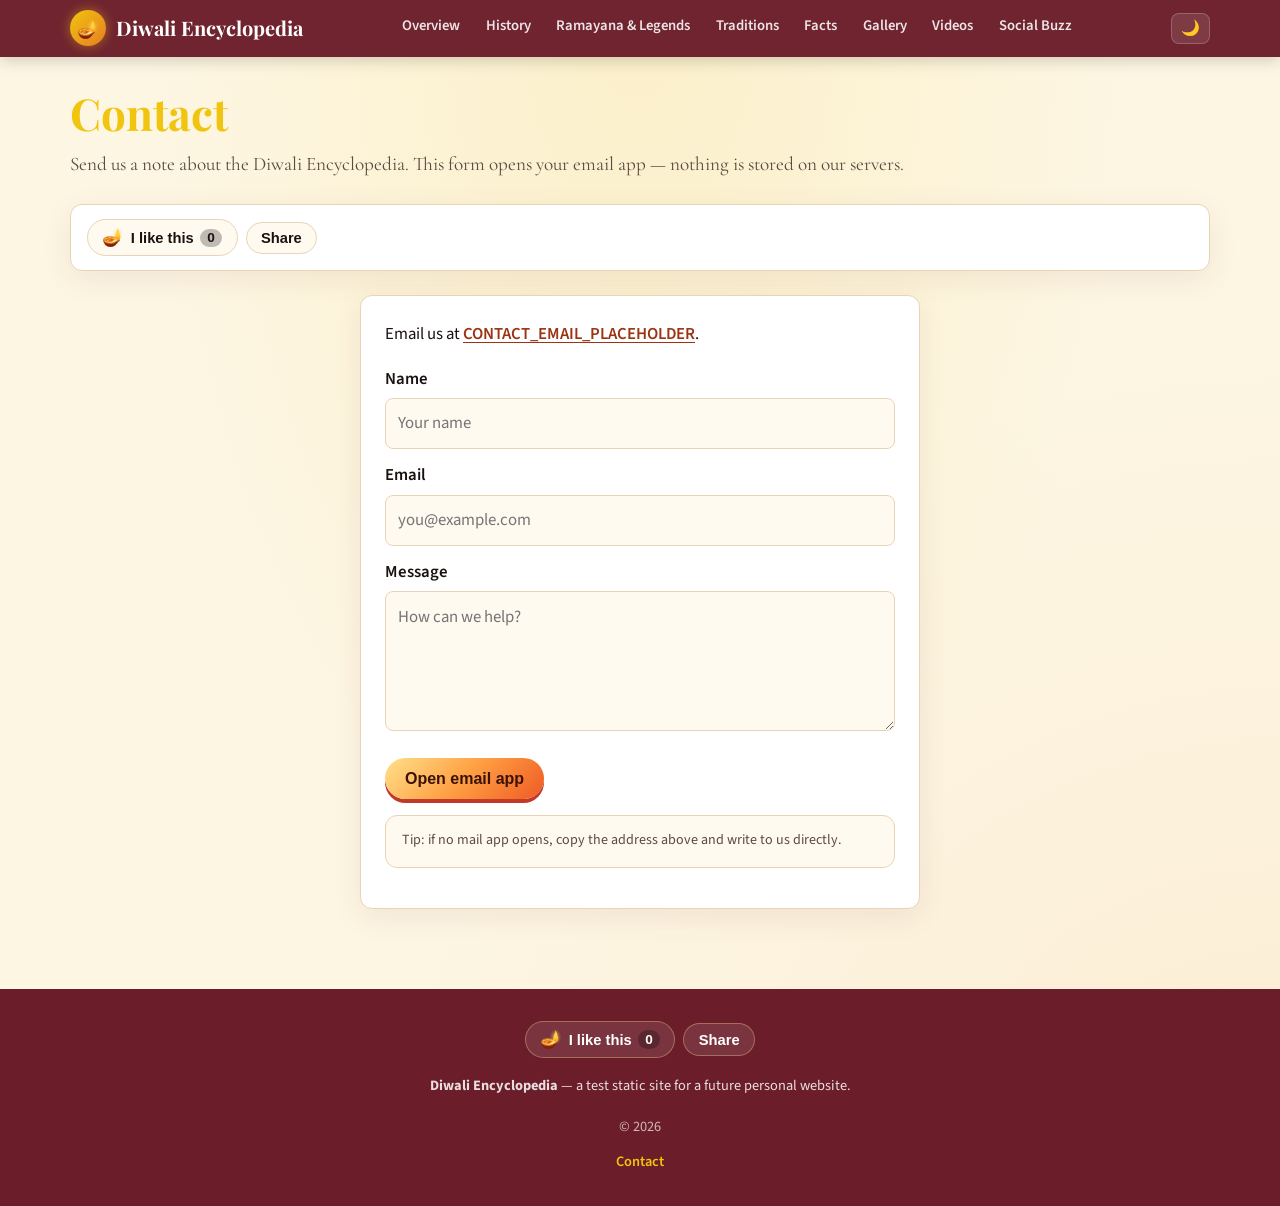
==== contact.html @ 619e1faa "Add visitor counter, like/share buttons, footer-only contact page; replace favicon with clay diya" ====
<!DOCTYPE html>
<html lang="en">
<head>
<meta charset="utf-8">
<meta name="viewport" content="width=device-width, initial-scale=1">
<title>Contact · Diwali Encyclopedia</title>
<meta name="description" content="Contact the Diwali Encyclopedia team by email.">
<link rel="preconnect" href="https://fonts.googleapis.com">
<link rel="preconnect" href="https://fonts.gstatic.com" crossorigin>
<link href="https://fonts.googleapis.com/css2?family=Cormorant+Garamond:ital,wght@0,500;0,600;1,500&family=Playfair+Display:wght@600;700&family=Source+Sans+3:wght@400;600;700&display=swap" rel="stylesheet">
<link rel="stylesheet" href="css/styles.css">
<link rel="icon" href="favicon.svg" type="image/svg+xml">
<link rel="icon" href="favicon.ico" sizes="any">
<link rel="icon" type="image/png" sizes="32x32" href="favicon-32.png">
<link rel="icon" type="image/png" sizes="16x16" href="favicon-16.png">
<link rel="apple-touch-icon" sizes="180x180" href="apple-touch-icon.png">
<link rel="manifest" href="site.webmanifest">
<meta name="theme-color" content="#6b1d2a">
</head>
<body data-page="contact">
<a class="skip-link" href="#main">Skip to content</a>

<header class="site-header">
  <div class="nav-inner">
    <a class="brand" href="index.html"><span class="brand-icon" aria-hidden="true">🪔</span> Diwali Encyclopedia</a>
    <button class="nav-toggle" type="button" aria-expanded="false" aria-controls="primary-nav">Menu</button>
    <ul class="nav-links" id="primary-nav">
      <li><a href="overview.html">Overview</a></li><li><a href="history.html">History</a></li><li><a href="ramayana.html">Ramayana & Legends</a></li><li><a href="traditions.html">Traditions</a></li><li><a href="facts.html">Facts</a></li><li><a href="gallery.html">Gallery</a></li><li><a href="videos.html">Videos</a></li><li><a href="social.html">Social Buzz</a></li>
    </ul>
    <div class="nav-actions">
      <button type="button" class="icon-btn" id="theme-toggle" aria-label="Toggle color theme">🌙</button>
    </div>
  </div>
</header>

<main id="main" class="page">
  <h1>Contact</h1>
  <p class="lead">Send us a note about the Diwali Encyclopedia. This form opens your email app — nothing is stored on our servers.</p>

  <div class="page-engage" aria-label="Page engagement">
    <div class="visitor-stat" data-visitor-wrap hidden>
      Visitors: <span data-visitor-count>—</span>
      <span class="visitor-page" data-visitor-page-wrap hidden>(this page: <span data-visitor-page-count>—</span>)</span>
    </div>
    <div class="engage-actions">
      <button type="button" class="like-btn" data-like-btn aria-pressed="false" aria-label="Like this page">
        <span class="like-icon" aria-hidden="true">🪔</span>
        <span class="like-label">I like this</span>
        <span class="like-count" data-like-count>0</span>
      </button>
      <button type="button" class="share-btn" data-share-btn>Share</button>
    </div>
  </div>

  <div class="contact-card">
    <p>Email us at <a class="contact-email-link" id="contact-email-display" href="#">CONTACT_EMAIL_PLACEHOLDER</a>.</p>
    <form id="contact-form" novalidate>
      <label for="cname">Name</label>
      <input id="cname" name="name" type="text" autocomplete="name" required maxlength="120" placeholder="Your name">
      <label for="cemail">Email</label>
      <input id="cemail" name="email" type="email" autocomplete="email" required maxlength="160" placeholder="you@example.com">
      <label for="cmsg">Message</label>
      <textarea id="cmsg" name="message" required maxlength="4000" placeholder="How can we help?"></textarea>
      <div class="actions">
        <button class="contact-submit" type="submit">Open email app</button>
      </div>
    </form>
    <p class="social-note" style="margin-top:1rem">Tip: if no mail app opens, copy the address above and write to us directly.</p>
  </div>
</main>

<footer class="site-footer">
  <div class="footer-engage">
    <div class="visitor-stat" data-visitor-wrap hidden>
      Visitors: <span data-visitor-count>—</span>
      <span class="visitor-page" data-visitor-page-wrap hidden>(this page: <span data-visitor-page-count>—</span>)</span>
    </div>
    <div class="engage-actions">
      <button type="button" class="like-btn" data-like-btn aria-pressed="false" aria-label="Like this page">
        <span class="like-icon" aria-hidden="true">🪔</span>
        <span class="like-label">I like this</span>
        <span class="like-count" data-like-count>0</span>
      </button>
      <button type="button" class="share-btn" data-share-btn>Share</button>
    </div>
  </div>
  <p><strong>Diwali Encyclopedia</strong> — a test static site for a future personal website.</p>
  <p class="note">© <span id="year"></span></p>
  <p class="footer-links"><a href="contact.html">Contact</a></p>
</footer>
<script src="js/config.js"></script>
<script src="js/engagement.js"></script>
<script src="js/main.js"></script>
<script>
(function () {
  var cfg = window.DIWALI_CONFIG || {};
  var email = cfg.CONTACT_EMAIL_PLACEHOLDER || 'CONTACT_EMAIL_PLACEHOLDER';
  var link = document.getElementById('contact-email-display');
  if (link) {
    link.textContent = email;
    link.href = 'mailto:' + email;
  }
  var form = document.getElementById('contact-form');
  if (!form) return;
  form.addEventListener('submit', function (e) {
    e.preventDefault();
    var name = document.getElementById('cname').value.trim();
    var from = document.getElementById('cemail').value.trim();
    var msg = document.getElementById('cmsg').value.trim();
    if (!name || !from || !msg) {
      alert('Please fill in name, email, and message.');
      return;
    }
    var subject = encodeURIComponent('Diwali Encyclopedia contact from ' + name);
    var body = encodeURIComponent('Name: ' + name + '\nEmail: ' + from + '\n\n' + msg);
    location.href = 'mailto:' + email + '?subject=' + subject + '&body=' + body;
  });
})();
</script>
</body>
</html>
---- css/styles.css ----
/* Diwali Festival Encyclopedia — warm festive palette */
:root {
  --saffron: #e67e22;
  --gold: #f1c40f;
  --deep-maroon: #6b1d2a;
  --maroon: #8b2332;
  --cream: #fdf6e3;
  --ivory: #fffaf0;
  --ink: #1a1210;
  --muted: #5c4a42;
  --border: #e8d5b7;
  --card: #ffffff;
  --nav-bg: rgba(107, 29, 42, 0.97);
  --link: #9a3412;
  --link-hover: #c2410c;
  --shadow: 0 8px 30px rgba(107, 29, 42, 0.08);
  --radius: 12px;
  --font-sans: "Source Sans 3", "Segoe UI", system-ui, sans-serif;
  --font-serif: "Cormorant Garamond", Georgia, serif;
  --font-display: "Playfair Display", Georgia, serif;
  --max: 1180px;
  --toc-w: 240px;
}

@media (prefers-color-scheme: dark) {
  :root:not([data-theme="light"]) {
    --cream: #1a1412;
    --ivory: #221a17;
    --ink: #f5ebe0;
    --muted: #c4b5a5;
    --border: #3d2e28;
    --card: #2a201c;
    --link: #fb923c;
    --link-hover: #fdba74;
    --shadow: 0 8px 30px rgba(0,0,0,0.35);
    --nav-bg: rgba(40, 18, 22, 0.98);
  }
}
[data-theme="dark"] {
  --cream: #1a1412;
  --ivory: #221a17;
  --ink: #f5ebe0;
  --muted: #c4b5a5;
  --border: #3d2e28;
  --card: #2a201c;
  --link: #fb923c;
  --link-hover: #fdba74;
  --shadow: 0 8px 30px rgba(0,0,0,0.35);
  --nav-bg: rgba(40, 18, 22, 0.98);
}
[data-theme="light"] {
  --cream: #fdf6e3;
  --ivory: #fffaf0;
  --ink: #1a1210;
  --muted: #5c4a42;
  --border: #e8d5b7;
  --card: #ffffff;
  --link: #9a3412;
  --link-hover: #c2410c;
  --shadow: 0 8px 30px rgba(107, 29, 42, 0.08);
  --nav-bg: rgba(107, 29, 42, 0.97);
}

*, *::before, *::after { box-sizing: border-box; }
html { scroll-behavior: smooth; }
body {
  margin: 0;
  font-family: var(--font-sans);
  font-size: 1.05rem;
  line-height: 1.7;
  color: var(--ink);
  background: var(--cream);
  background-image:
    radial-gradient(ellipse at top, rgba(241,196,15,0.12), transparent 55%),
    radial-gradient(ellipse at bottom right, rgba(230,126,34,0.08), transparent 50%);
  min-height: 100vh;
}
img { max-width: 100%; height: auto; display: block; }
a { color: var(--link); text-decoration-thickness: 1px; text-underline-offset: 3px; }
a:hover { color: var(--link-hover); }
h1, h2, h3, h4 {
  font-family: var(--font-display);
  font-weight: 700;
  line-height: 1.25;
  color: var(--deep-maroon);
}
[data-theme="dark"] h1, [data-theme="dark"] h2, [data-theme="dark"] h3,
:root:not([data-theme="light"]) h1, :root:not([data-theme="light"]) h2 {
  color: var(--gold);
}
@media (prefers-color-scheme: dark) {
  :root:not([data-theme="light"]) h1,
  :root:not([data-theme="light"]) h2,
  :root:not([data-theme="light"]) h3 { color: var(--gold); }
}
h1 { font-size: clamp(2rem, 4vw, 2.75rem); margin: 0 0 0.5rem; }
h2 { font-size: clamp(1.45rem, 2.5vw, 1.85rem); margin: 2.2rem 0 0.85rem; padding-bottom: 0.35rem; border-bottom: 2px solid var(--border); }
h3 { font-size: 1.25rem; margin: 1.5rem 0 0.5rem; color: var(--maroon); }
p { margin: 0 0 1rem; }
ul, ol { margin: 0 0 1rem; padding-left: 1.35rem; }
li { margin-bottom: 0.35rem; }
blockquote {
  margin: 1.25rem 0;
  padding: 0.85rem 1.25rem;
  border-left: 4px solid var(--saffron);
  background: var(--ivory);
  border-radius: 0 var(--radius) var(--radius) 0;
  font-family: var(--font-serif);
  font-size: 1.15rem;
  color: var(--muted);
}

/* Skip link */
.skip-link {
  position: absolute; left: -9999px; top: 0; z-index: 1000;
  background: var(--gold); color: var(--ink); padding: 0.5rem 1rem;
}
.skip-link:focus { left: 1rem; top: 1rem; }

/* Nav */
.site-header {
  position: sticky; top: 0; z-index: 100;
  background: var(--nav-bg);
  backdrop-filter: blur(10px);
  box-shadow: 0 2px 16px rgba(0,0,0,0.2);
}
.nav-inner {
  max-width: var(--max);
  margin: 0 auto;
  display: flex; align-items: center; justify-content: space-between;
  gap: 1rem; padding: 0.65rem 1.25rem; flex-wrap: wrap;
}
.brand {
  display: flex; align-items: center; gap: 0.6rem;
  color: #fff; text-decoration: none; font-family: var(--font-display);
  font-size: 1.25rem; font-weight: 700;
}
.brand:hover { color: var(--gold); }
.brand-icon {
  width: 36px; height: 36px; border-radius: 50%;
  background: linear-gradient(135deg, var(--gold), var(--saffron));
  display: grid; place-items: center; font-size: 1.1rem;
  box-shadow: 0 0 12px rgba(241,196,15,0.45);
}
.nav-links {
  display: flex; flex-wrap: wrap; gap: 0.15rem 0.2rem;
  list-style: none; margin: 0; padding: 0; align-items: center;
}
.nav-links a {
  color: rgba(255,255,255,0.88); text-decoration: none;
  padding: 0.4rem 0.7rem; border-radius: 999px; font-size: 0.92rem; font-weight: 600;
}
.nav-links a:hover, .nav-links a[aria-current="page"] {
  background: rgba(241,196,15,0.2); color: #fff;
}
.nav-actions { display: flex; gap: 0.4rem; align-items: center; }
.icon-btn {
  background: rgba(255,255,255,0.1); border: 1px solid rgba(255,255,255,0.2);
  color: #fff; border-radius: 8px; padding: 0.35rem 0.55rem; cursor: pointer;
  font-size: 0.95rem;
}
.icon-btn:hover { background: rgba(241,196,15,0.25); }
.nav-toggle {
  display: none; background: transparent; border: 1px solid rgba(255,255,255,0.35);
  color: #fff; padding: 0.4rem 0.65rem; border-radius: 8px; cursor: pointer;
}
@media (max-width: 860px) {
  .nav-toggle { display: block; }
  .nav-links {
    display: none; width: 100%; flex-direction: column; align-items: stretch;
    padding-bottom: 0.75rem;
  }
  .nav-links.open { display: flex; }
  .nav-links a { padding: 0.65rem 0.85rem; }
}

/* Hero */
.hero {
  background:
    linear-gradient(135deg, rgba(107,29,42,0.92), rgba(154,52,18,0.85)),
    url("../images/diya-rangoli-thumb.jpg") center/cover;
  color: #fff; padding: 3.5rem 1.25rem 3rem; text-align: center;
  position: relative; overflow: hidden;
}
.hero::after {
  content: ""; position: absolute; inset: 0;
  background: radial-gradient(circle at 30% 20%, rgba(241,196,15,0.25), transparent 45%);
  pointer-events: none;
}
.hero-inner { position: relative; z-index: 1; max-width: 1100px; margin: 0 auto; padding: 0 0.5rem; }
.hero h1 { color: #fff; text-shadow: 0 2px 20px rgba(0,0,0,0.35); }
.hero .lede {
  font-size: clamp(0.95rem, 1.35vw, 1.25rem);
  opacity: 0.95; margin: 0.75rem auto 1.25rem; font-family: var(--font-serif);
  white-space: nowrap; max-width: none; letter-spacing: 0.01em;
}
@media (max-width: 900px) {
  .hero .lede {
    white-space: normal;
    font-size: 1.05rem;
    max-width: 36rem;
  }
}
.hero-badges { display: flex; flex-wrap: wrap; gap: 0.5rem; justify-content: center; }
.badge {
  background: rgba(255,255,255,0.15); border: 1px solid rgba(255,255,255,0.3);
  padding: 0.3rem 0.75rem; border-radius: 999px; font-size: 0.85rem; font-weight: 600;
}

/* Layout */
.page { max-width: var(--max); margin: 0 auto; padding: 1.75rem 1.25rem 3rem; }
.layout-with-toc {
  display: grid; grid-template-columns: var(--toc-w) 1fr; gap: 2rem; align-items: start;
}
@media (max-width: 920px) {
  .layout-with-toc { grid-template-columns: 1fr; }
  .toc { position: static !important; }
}
.toc {
  position: sticky; top: 5rem;
  background: var(--card); border: 1px solid var(--border); border-radius: var(--radius);
  padding: 1rem 1.1rem; box-shadow: var(--shadow); font-size: 0.92rem;
}
.toc h2 { font-size: 0.95rem; margin: 0 0 0.6rem; border: none; text-transform: uppercase; letter-spacing: 0.06em; color: var(--muted); font-family: var(--font-sans); }
.toc ul { list-style: none; padding: 0; margin: 0; }
.toc li { margin: 0; }
.toc a { display: block; padding: 0.3rem 0.4rem; border-radius: 6px; text-decoration: none; color: var(--muted); }
.toc a:hover, .toc a.active { background: rgba(230,126,34,0.12); color: var(--link); }

.content { min-width: 0; }
.lead { font-size: 1.2rem; color: var(--muted); font-family: var(--font-serif); }

/* Infobox */
.overview-grid {
  display: grid; grid-template-columns: 1fr 300px; gap: 1.75rem; align-items: start; margin: 1.5rem 0;
}
@media (max-width: 800px) { .overview-grid { grid-template-columns: 1fr; } }
.infobox {
  background: var(--card); border: 1px solid var(--border); border-radius: var(--radius);
  box-shadow: var(--shadow); overflow: hidden; font-size: 0.92rem;
}
.infobox-title {
  background: linear-gradient(135deg, var(--deep-maroon), var(--saffron));
  color: #fff; text-align: center; padding: 0.85rem; font-family: var(--font-display);
  font-size: 1.25rem; margin: 0;
}
.infobox figure { margin: 0; }
.infobox img { width: 100%; aspect-ratio: 4/3; object-fit: cover; }
.infobox figcaption { padding: 0.5rem 0.75rem; font-size: 0.8rem; color: var(--muted); text-align: center; }
.infobox table { width: 100%; border-collapse: collapse; }
.infobox th, .infobox td { padding: 0.45rem 0.75rem; border-top: 1px solid var(--border); vertical-align: top; text-align: left; }
.infobox th { width: 38%; color: var(--muted); font-weight: 600; background: var(--ivory); }

/* Cards / days */
.day-grid {
  display: grid; grid-template-columns: repeat(auto-fit, minmax(200px, 1fr)); gap: 1rem; margin: 1.25rem 0;
}
.day-card {
  background: var(--card); border: 1px solid var(--border); border-radius: var(--radius);
  padding: 1.1rem; box-shadow: var(--shadow); border-top: 4px solid var(--saffron);
}
.day-card .day-num { font-size: 0.75rem; font-weight: 700; letter-spacing: 0.08em; text-transform: uppercase; color: var(--saffron); }
.day-card h3 { margin: 0.25rem 0 0.5rem; border: none; font-size: 1.1rem; }
.day-card p { margin: 0; font-size: 0.95rem; color: var(--muted); }

/* Timeline */
.timeline { position: relative; margin: 1.5rem 0 2rem; padding-left: 1.5rem; }
.timeline::before {
  content: ""; position: absolute; left: 0.35rem; top: 0.3rem; bottom: 0.3rem;
  width: 3px; background: linear-gradient(var(--gold), var(--saffron), var(--deep-maroon));
  border-radius: 2px;
}
.timeline-item { position: relative; margin-bottom: 1.5rem; padding-left: 1rem; }
.timeline-item::before {
  content: ""; position: absolute; left: -1.28rem; top: 0.45rem;
  width: 12px; height: 12px; border-radius: 50%;
  background: var(--gold); border: 2px solid var(--deep-maroon); box-shadow: 0 0 0 3px var(--cream);
}
.timeline-item h3 { margin-top: 0; }
.era-tag {
  display: inline-block; font-size: 0.75rem; font-weight: 700; text-transform: uppercase;
  letter-spacing: 0.05em; background: rgba(230,126,34,0.15); color: var(--saffron);
  padding: 0.15rem 0.5rem; border-radius: 999px; margin-bottom: 0.35rem;
}

/* Gallery */
.gallery-grid {
  display: grid; grid-template-columns: repeat(auto-fill, minmax(240px, 1fr)); gap: 1.1rem;
}
.gallery-item {
  background: var(--card); border: 1px solid var(--border); border-radius: var(--radius);
  overflow: hidden; box-shadow: var(--shadow); cursor: pointer;
  transition: transform 0.2s ease, box-shadow 0.2s ease;
}
.gallery-item:hover { transform: translateY(-3px); box-shadow: 0 12px 32px rgba(107,29,42,0.15); }
.gallery-item img { width: 100%; aspect-ratio: 4/3; object-fit: cover; }
.gallery-item .cap { padding: 0.75rem 0.9rem; font-size: 0.85rem; }
.gallery-item .cap strong { display: block; margin-bottom: 0.25rem; color: var(--ink); }
.gallery-item .cap .attr { color: var(--muted); font-size: 0.78rem; }

/* Lightbox */
.lightbox {
  display: none; position: fixed; inset: 0; z-index: 1000;
  background: rgba(10,6,5,0.92); align-items: center; justify-content: center; padding: 1rem;
}
.lightbox.open { display: flex; }
.lightbox-inner { max-width: min(960px, 100%); max-height: 90vh; text-align: center; }
.lightbox-inner img { max-height: 75vh; margin: 0 auto; border-radius: 8px; }
.lightbox-caption { color: #f5ebe0; margin-top: 0.75rem; font-size: 0.95rem; }
.lightbox-close {
  position: absolute; top: 1rem; right: 1rem; background: rgba(255,255,255,0.15);
  border: none; color: #fff; font-size: 1.5rem; width: 44px; height: 44px;
  border-radius: 50%; cursor: pointer;
}

/* Videos */
.video-grid { display: grid; gap: 1.5rem; }
.video-card {
  background: var(--card); border: 1px solid var(--border); border-radius: var(--radius);
  overflow: hidden; box-shadow: var(--shadow);
}
.video-card h3 { margin: 0; padding: 1rem 1.1rem 0.25rem; font-size: 1.1rem; border: none; }
.video-card .meta { padding: 0 1.1rem 0.75rem; color: var(--muted); font-size: 0.9rem; }
.video-wrap { position: relative; padding-bottom: 56.25%; height: 0; background: #111; }
.video-wrap iframe { position: absolute; inset: 0; width: 100%; height: 100%; border: 0; }

/* References */
.references { font-size: 0.92rem; }
.references ol { padding-left: 1.4rem; }
.references li { margin-bottom: 0.55rem; word-break: break-word; }

/* Footer */
.site-footer {
  background: var(--deep-maroon); color: rgba(255,255,255,0.85);
  padding: 2rem 1.25rem; margin-top: 2rem; text-align: center; font-size: 0.9rem;
}
.site-footer a { color: var(--gold); }
.site-footer .note { opacity: 0.8; max-width: 640px; margin: 0.75rem auto 0; }

/* Misc */
.figure-inline {
  margin: 1.25rem 0; background: var(--card); border: 1px solid var(--border);
  border-radius: var(--radius); overflow: hidden; box-shadow: var(--shadow);
}
.figure-inline img { width: 100%; max-height: 420px; object-fit: cover; }
.figure-inline figcaption { padding: 0.65rem 1rem; font-size: 0.85rem; color: var(--muted); }
.callout {
  background: linear-gradient(135deg, rgba(241,196,15,0.15), rgba(230,126,34,0.1));
  border: 1px solid var(--border); border-radius: var(--radius); padding: 1rem 1.2rem; margin: 1.25rem 0;
}
.facts-list li { margin-bottom: 0.75rem; }
.sr-only { position: absolute; width: 1px; height: 1px; padding: 0; margin: -1px; overflow: hidden; clip: rect(0,0,0,0); border: 0; }

/* Social Buzz page */
.social-hero {
  background: linear-gradient(135deg, rgba(107,29,42,0.95), rgba(154,52,18,0.88));
  color: #fff; padding: 2.5rem 1.25rem; text-align: center; margin-bottom: 0;
}
.social-hero h1 { color: #fff; }
.social-hero p { max-width: 720px; margin: 0.5rem auto 0; opacity: 0.95; }
.updated-stamp {
  display: inline-block; margin-top: 1rem; font-size: 0.85rem; font-weight: 600;
  background: rgba(255,255,255,0.15); border: 1px solid rgba(255,255,255,0.3);
  padding: 0.35rem 0.85rem; border-radius: 999px;
}
.hashtag-strip {
  display: flex; flex-wrap: wrap; gap: 0.5rem; justify-content: center;
  padding: 1.25rem; background: var(--ivory); border-bottom: 1px solid var(--border);
}
.hashtag-strip a {
  text-decoration: none; font-weight: 700; font-size: 0.9rem;
  padding: 0.4rem 0.85rem; border-radius: 999px;
  background: linear-gradient(135deg, rgba(230,126,34,0.15), rgba(241,196,15,0.2));
  border: 1px solid var(--border); color: var(--link);
}
.hashtag-strip a:hover { background: rgba(230,126,34,0.28); }
.hashtag-strip .strip-label {
  width: 100%; text-align: center; font-size: 0.8rem; color: var(--muted);
  margin-bottom: 0.25rem; font-weight: 600; letter-spacing: 0.04em; text-transform: uppercase;
}
.social-masonry {
  column-count: 3; column-gap: 1.25rem; margin: 1.5rem 0 2rem;
}
@media (max-width: 1000px) { .social-masonry { column-count: 2; } }
@media (max-width: 640px) { .social-masonry { column-count: 1; } }
.tweet-card {
  break-inside: avoid; margin-bottom: 1.25rem;
  background: var(--card); border: 1px solid var(--border); border-radius: var(--radius);
  box-shadow: var(--shadow); padding: 0.85rem 0.85rem 0.5rem; overflow: hidden;
}
.tweet-card blockquote.twitter-tweet { margin: 0 auto !important; }
.tweet-fallback {
  padding: 0.35rem 0.25rem 0.75rem;
}
.tweet-fallback .tf-head {
  display: flex; align-items: center; gap: 0.65rem; margin-bottom: 0.55rem;
}
.tweet-fallback .avatar {
  width: 40px; height: 40px; border-radius: 50%;
  background: linear-gradient(135deg, var(--saffron), var(--gold));
  display: grid; place-items: center; font-weight: 700; color: #3b1208; font-size: 0.85rem;
}
.tweet-fallback .tf-meta { font-size: 0.8rem; color: var(--muted); }
.tweet-fallback .tf-name { font-weight: 700; color: var(--ink); }
.tweet-fallback .tf-text { font-size: 0.95rem; margin: 0 0 0.65rem; white-space: pre-wrap; }
.tweet-fallback .tf-link {
  display: inline-block; font-size: 0.85rem; font-weight: 700; text-decoration: none;
  color: var(--link);
}
.platform-grid {
  display: grid; grid-template-columns: repeat(auto-fit, minmax(180px, 1fr));
  gap: 0.85rem; margin: 1rem 0 2rem;
}
.platform-card {
  display: block; text-decoration: none; color: inherit;
  background: var(--card); border: 1px solid var(--border); border-radius: var(--radius);
  padding: 1rem; box-shadow: var(--shadow); transition: transform 0.15s ease;
}
.platform-card:hover { transform: translateY(-2px); color: inherit; }
.platform-card strong { display: block; color: var(--deep-maroon); margin-bottom: 0.25rem; }
[data-theme="dark"] .platform-card strong,
:root:not([data-theme="light"]) .platform-card strong { color: var(--gold); }
@media (prefers-color-scheme: dark) {
  :root:not([data-theme="light"]) .platform-card strong { color: var(--gold); }
}
.platform-card span { font-size: 0.88rem; color: var(--muted); }
.news-list { list-style: none; padding: 0; margin: 0 0 1.5rem; }
.news-list li {
  background: var(--card); border: 1px solid var(--border); border-radius: var(--radius);
  padding: 0.85rem 1rem; margin-bottom: 0.65rem; box-shadow: var(--shadow);
}
.news-list a { font-weight: 700; text-decoration: none; }
.social-note {
  font-size: 0.88rem; color: var(--muted); background: var(--ivory);
  border: 1px solid var(--border); border-radius: var(--radius); padding: 0.85rem 1rem; margin: 1rem 0;
}

/* Social embeds: never show empty white shells */
.tweet-card[data-status="fallback"] .tweet-embed { display: none !important; }
.tweet-card[data-status="embed"] .tweet-fallback { display: none !important; }
.tweet-embed.tweet-embed-loading:not(:has(iframe)) { display: none; }
.tweet-embed iframe { width: 100% !important; max-width: 100%; }
.tweet-fallback .tf-note {
  font-size: 0.8rem; color: var(--muted); margin: 0 0 0.5rem; font-style: italic;
}
.tweet-fallback .tf-metrics {
  font-size: 0.82rem; color: var(--muted); margin: 0 0 0.45rem; font-weight: 600;
}
.tweet-card { min-height: 0; }

/* Social embeds: never show empty white shells */
.tweet-card[data-status="fallback"] .tweet-embed { display: none !important; }
.tweet-card[data-status="embed"] .tweet-fallback { display: none !important; }
.tweet-embed iframe { width: 100% !important; max-width: 100%; border: 0; }
.tweet-fallback { display: block; }
.tweet-fallback .tf-note {
  font-size: 0.8rem; color: var(--muted); margin: 0 0 0.5rem; font-style: italic;
}
.tweet-fallback .tf-metrics {
  font-size: 0.82rem; color: var(--muted); margin: 0 0 0.45rem; font-weight: 600;
}
.tweet-card { min-height: 0; background: var(--card); }

.tweet-fallback {
  padding: 0.85rem 0.9rem 1rem;
}
.tweet-fallback .tf-text {
  line-height: 1.55;
  color: var(--ink);
}
.tweet-fallback .tf-link {
  display: inline-flex; align-items: center; gap: 0.25rem;
  margin-top: 0.25rem; padding: 0.35rem 0.75rem; border-radius: 999px;
  background: rgba(230,126,34,0.12); border: 1px solid var(--border);
}
.tweet-card[data-status="fallback"] {
  border-top: 3px solid var(--saffron);
}
.tweet-card[data-status="embed"] {
  padding: 0.5rem;
  border-top: 3px solid #1d9bf0;
}

/* Engagement: visitors, like, share */
.footer-engage {
  display: flex; flex-wrap: wrap; gap: 0.85rem 1.25rem;
  align-items: center; justify-content: center;
  margin: 0 auto 1rem; max-width: 720px;
}
.visitor-stat {
  font-size: 0.92rem; font-weight: 600;
  background: rgba(255,255,255,0.1); border: 1px solid rgba(255,220,140,0.25);
  padding: 0.4rem 0.85rem; border-radius: 999px; color: #ffe8b0;
}
.visitor-stat .visitor-page { opacity: 0.85; font-weight: 500; margin-left: 0.35rem; }
.engage-actions { display: flex; flex-wrap: wrap; gap: 0.5rem; align-items: center; }
.like-btn, .share-btn {
  position: relative; overflow: visible;
  border: 1px solid rgba(255,220,140,0.35); background: rgba(255,255,255,0.1);
  color: #fff; font-weight: 700; font-size: 0.92rem;
  padding: 0.45rem 0.9rem; border-radius: 999px; cursor: pointer;
  display: inline-flex; align-items: center; gap: 0.4rem;
  transition: transform 0.15s ease, background 0.15s ease, box-shadow 0.15s ease;
}
.like-btn:hover, .share-btn:hover { background: rgba(241,196,15,0.25); transform: translateY(-1px); }
.like-btn.is-liked {
  background: linear-gradient(135deg, rgba(230,126,34,0.55), rgba(241,196,15,0.45));
  box-shadow: 0 0 16px rgba(255,160,40,0.45);
  border-color: rgba(255,220,120,0.7);
}
.like-btn .like-icon { font-size: 1.1rem; }
.like-btn .like-count {
  background: rgba(0,0,0,0.25); padding: 0.1rem 0.45rem; border-radius: 999px; font-size: 0.85rem;
}
.like-btn.liked-pop { animation: likePop 0.55s ease; }
@keyframes likePop {
  0% { transform: scale(1); }
  40% { transform: scale(1.12); }
  100% { transform: scale(1); }
}
.like-spark {
  position: absolute; left: 50%; top: 40%; width: 6px; height: 6px; border-radius: 50%;
  background: #ffd56a; pointer-events: none;
  box-shadow: 0 0 8px #ff9f43;
  animation: sparkFly var(--d, 0.5s) ease-out forwards;
}
@keyframes sparkFly {
  0% { opacity: 1; transform: translate(-50%, -50%) rotate(var(--a)) translateY(0) scale(1); }
  100% { opacity: 0; transform: translate(-50%, -50%) rotate(var(--a)) translateY(-42px) scale(0.3); }
}
.footer-links { margin: 0.65rem 0 0; }
.footer-links a { color: var(--gold); font-weight: 600; text-decoration: none; margin: 0 0.35rem; }
.footer-links a:hover { text-decoration: underline; }

/* Mid-page engage bar (content pages) */
.page-engage {
  display: flex; flex-wrap: wrap; gap: 0.75rem; align-items: center; justify-content: space-between;
  margin: 1.5rem 0; padding: 0.85rem 1rem;
  background: var(--card); border: 1px solid var(--border); border-radius: var(--radius);
  box-shadow: var(--shadow);
}
.page-engage .visitor-stat {
  color: var(--ink); background: var(--ivory); border-color: var(--border);
}
.page-engage .like-btn, .page-engage .share-btn {
  color: var(--ink); background: var(--ivory); border-color: var(--border);
}
.page-engage .like-btn.is-liked { color: #3b1208; }

/* Contact page */
.contact-card {
  max-width: 560px; margin: 0 auto;
  background: var(--card); border: 1px solid var(--border); border-radius: var(--radius);
  padding: 1.5rem; box-shadow: var(--shadow);
}
.contact-card label { display: block; font-weight: 600; margin: 0.75rem 0 0.3rem; }
.contact-card input, .contact-card textarea {
  width: 100%; padding: 0.65rem 0.75rem; border-radius: 8px;
  border: 1px solid var(--border); background: var(--ivory); color: var(--ink);
  font: inherit;
}
.contact-card textarea { min-height: 140px; resize: vertical; }
.contact-card .actions { margin-top: 1.1rem; display: flex; flex-wrap: wrap; gap: 0.65rem; align-items: center; }
.contact-submit {
  border: none; cursor: pointer; font-weight: 700; font-size: 1rem;
  padding: 0.7rem 1.25rem; border-radius: 999px; color: #3b1208;
  background: linear-gradient(135deg, #ffe08a, #ff9f43, #ee5a24);
  box-shadow: 0 4px 0 #c0392b;
}
.contact-submit:hover { filter: brightness(1.05); }
.contact-email-link { font-weight: 600; }
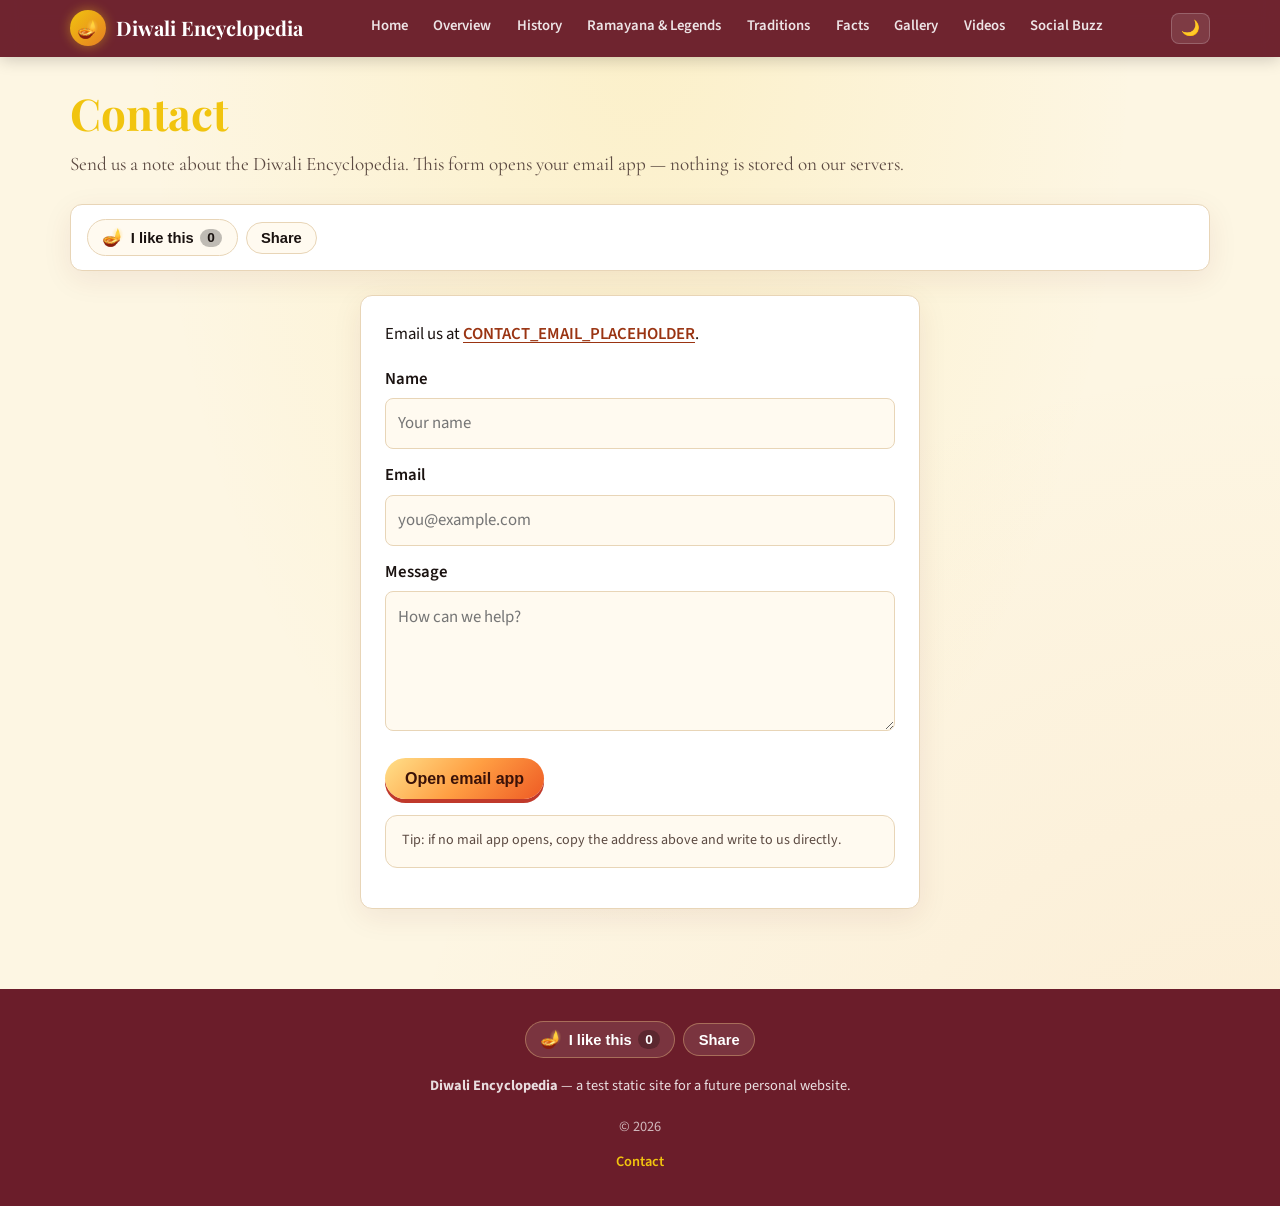
==== commit f38c4350: "Add home.html hub with runtime Social Buzz feed, Home nav item, default-on landing sound with gestur" ====
--- a/contact.html
+++ b/contact.html
@@ -22,10 +22,10 @@
 
 <header class="site-header">
   <div class="nav-inner">
-    <a class="brand" href="index.html"><span class="brand-icon" aria-hidden="true">🪔</span> Diwali Encyclopedia</a>
+    <a class="brand" href="home.html"><span class="brand-icon" aria-hidden="true">🪔</span> Diwali Encyclopedia</a>
     <button class="nav-toggle" type="button" aria-expanded="false" aria-controls="primary-nav">Menu</button>
     <ul class="nav-links" id="primary-nav">
-      <li><a href="overview.html">Overview</a></li><li><a href="history.html">History</a></li><li><a href="ramayana.html">Ramayana & Legends</a></li><li><a href="traditions.html">Traditions</a></li><li><a href="facts.html">Facts</a></li><li><a href="gallery.html">Gallery</a></li><li><a href="videos.html">Videos</a></li><li><a href="social.html">Social Buzz</a></li>
+      <li><a href="home.html">Home</a></li><li><a href="overview.html">Overview</a></li><li><a href="history.html">History</a></li><li><a href="ramayana.html">Ramayana & Legends</a></li><li><a href="traditions.html">Traditions</a></li><li><a href="facts.html">Facts</a></li><li><a href="gallery.html">Gallery</a></li><li><a href="videos.html">Videos</a></li><li><a href="social.html">Social Buzz</a></li>
     </ul>
     <div class="nav-actions">
       <button type="button" class="icon-btn" id="theme-toggle" aria-label="Toggle color theme">🌙</button>
--- a/css/styles.css
+++ b/css/styles.css
@@ -569,3 +569,9 @@
 }
 .contact-submit:hover { filter: brightness(1.05); }
 .contact-email-link { font-weight: 600; }
+
+/* Celebrity posts */
+.celeb-badge { display: inline-block; font-size: 0.7rem; font-weight: 700; padding: 0.1rem 0.45rem; border-radius: 999px; background: rgba(241, 196, 15, 0.22); color: #8a5a00; margin-left: 0.3rem; vertical-align: middle; }
+.tweet-card.is-celebrity { border-color: #e9cf8a; }
+.celebrity-wishes { margin-bottom: 1rem; }
+.celebrity-wishes[hidden] { display: none; }
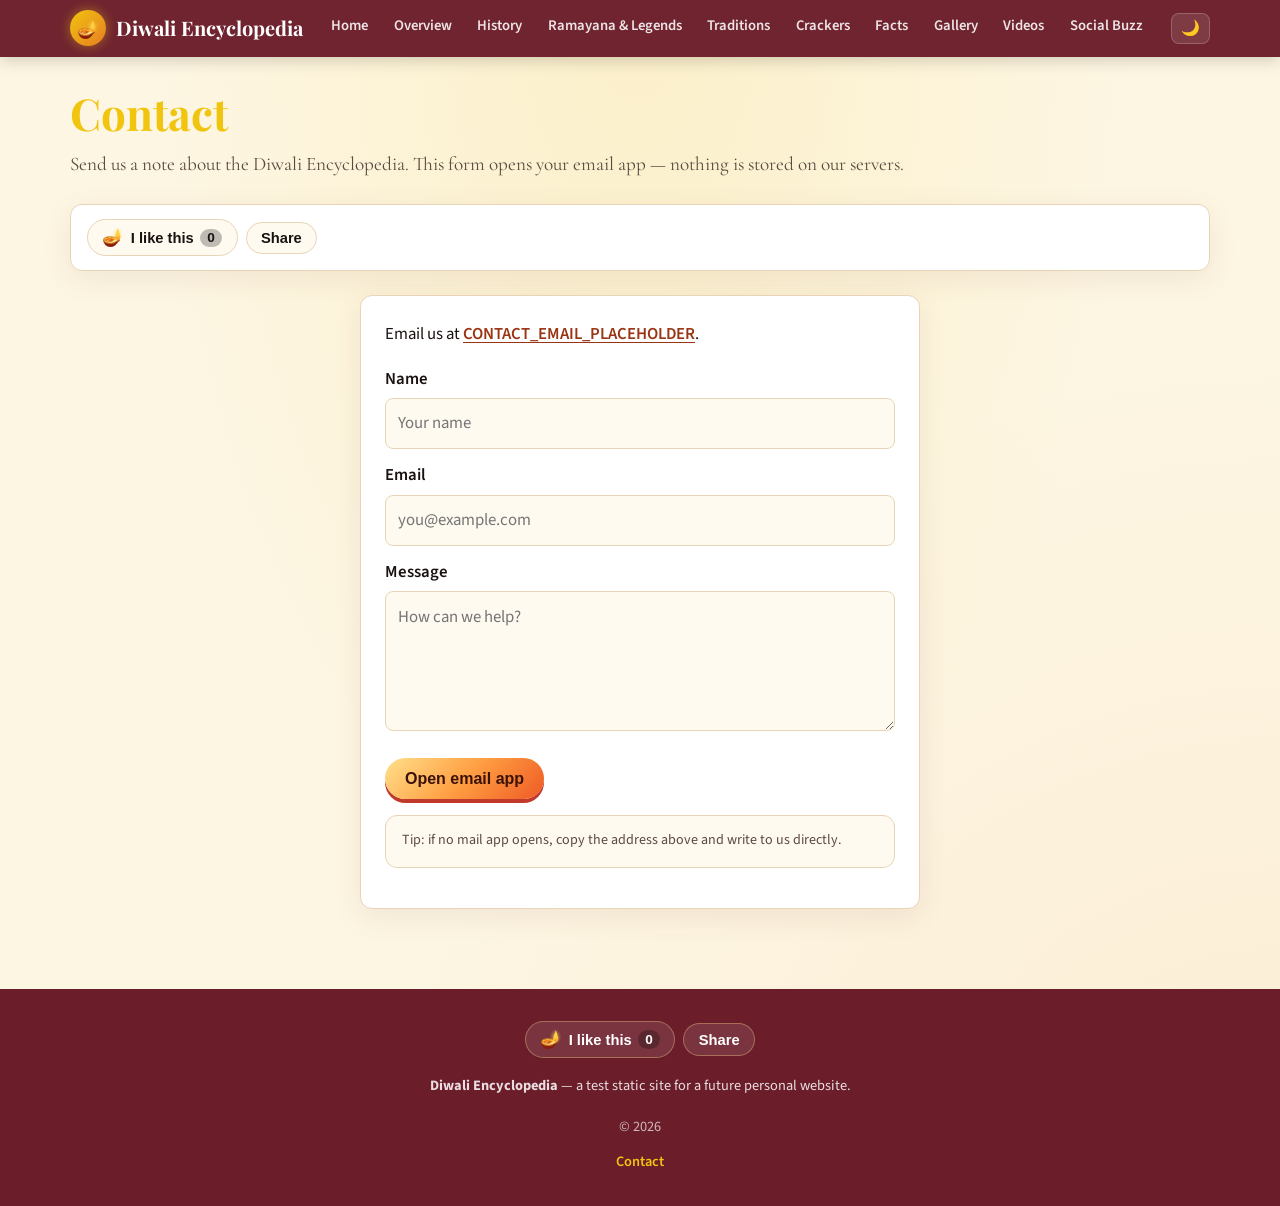
==== commit 4825168d: "Add Crackers page with history, chemistry, traditional/modern types, canvas demos, green crackers, r" ====
--- a/contact.html
+++ b/contact.html
@@ -25,7 +25,7 @@
     <a class="brand" href="home.html"><span class="brand-icon" aria-hidden="true">🪔</span> Diwali Encyclopedia</a>
     <button class="nav-toggle" type="button" aria-expanded="false" aria-controls="primary-nav">Menu</button>
     <ul class="nav-links" id="primary-nav">
-      <li><a href="home.html">Home</a></li><li><a href="overview.html">Overview</a></li><li><a href="history.html">History</a></li><li><a href="ramayana.html">Ramayana & Legends</a></li><li><a href="traditions.html">Traditions</a></li><li><a href="facts.html">Facts</a></li><li><a href="gallery.html">Gallery</a></li><li><a href="videos.html">Videos</a></li><li><a href="social.html">Social Buzz</a></li>
+      <li><a href="home.html">Home</a></li><li><a href="overview.html">Overview</a></li><li><a href="history.html">History</a></li><li><a href="ramayana.html">Ramayana & Legends</a></li><li><a href="traditions.html">Traditions</a></li><li><a href="crackers.html">Crackers</a></li><li><a href="facts.html">Facts</a></li><li><a href="gallery.html">Gallery</a></li><li><a href="videos.html">Videos</a></li><li><a href="social.html">Social Buzz</a></li>
     </ul>
     <div class="nav-actions">
       <button type="button" class="icon-btn" id="theme-toggle" aria-label="Toggle color theme">🌙</button>
